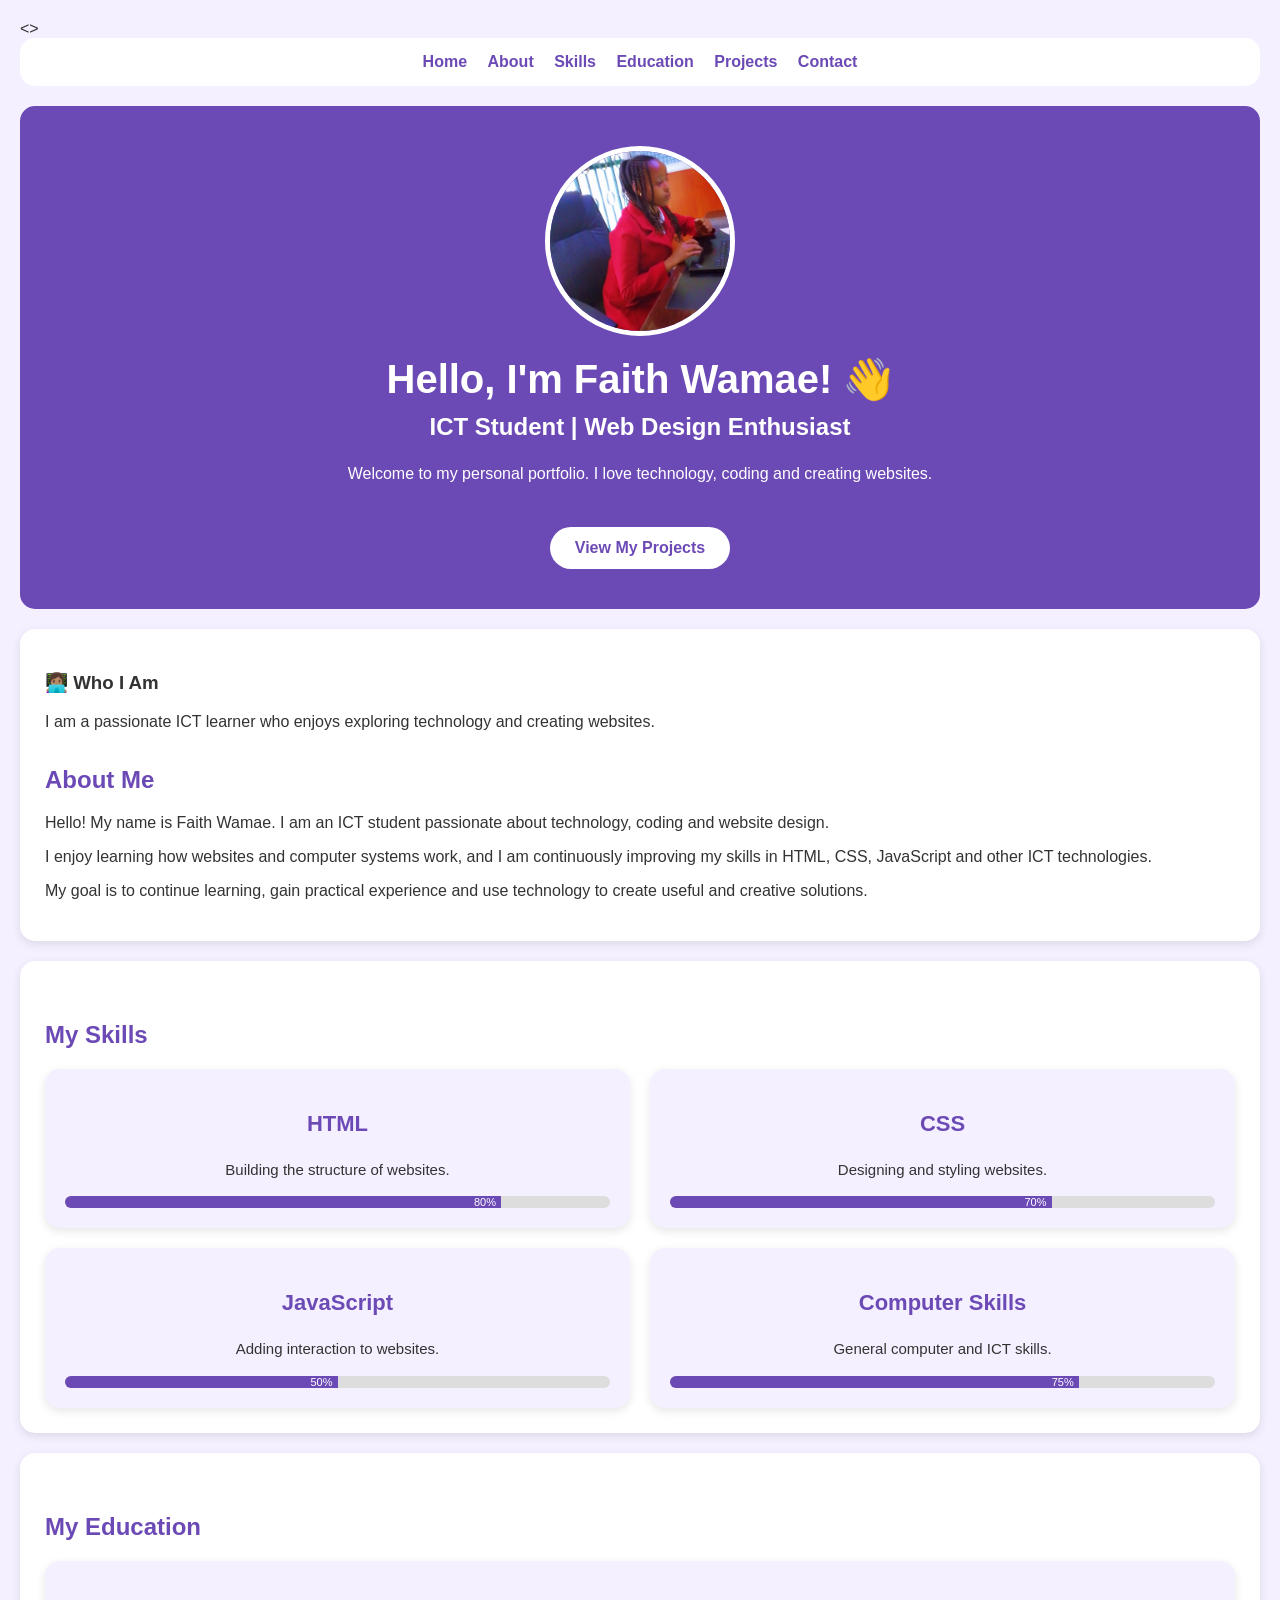
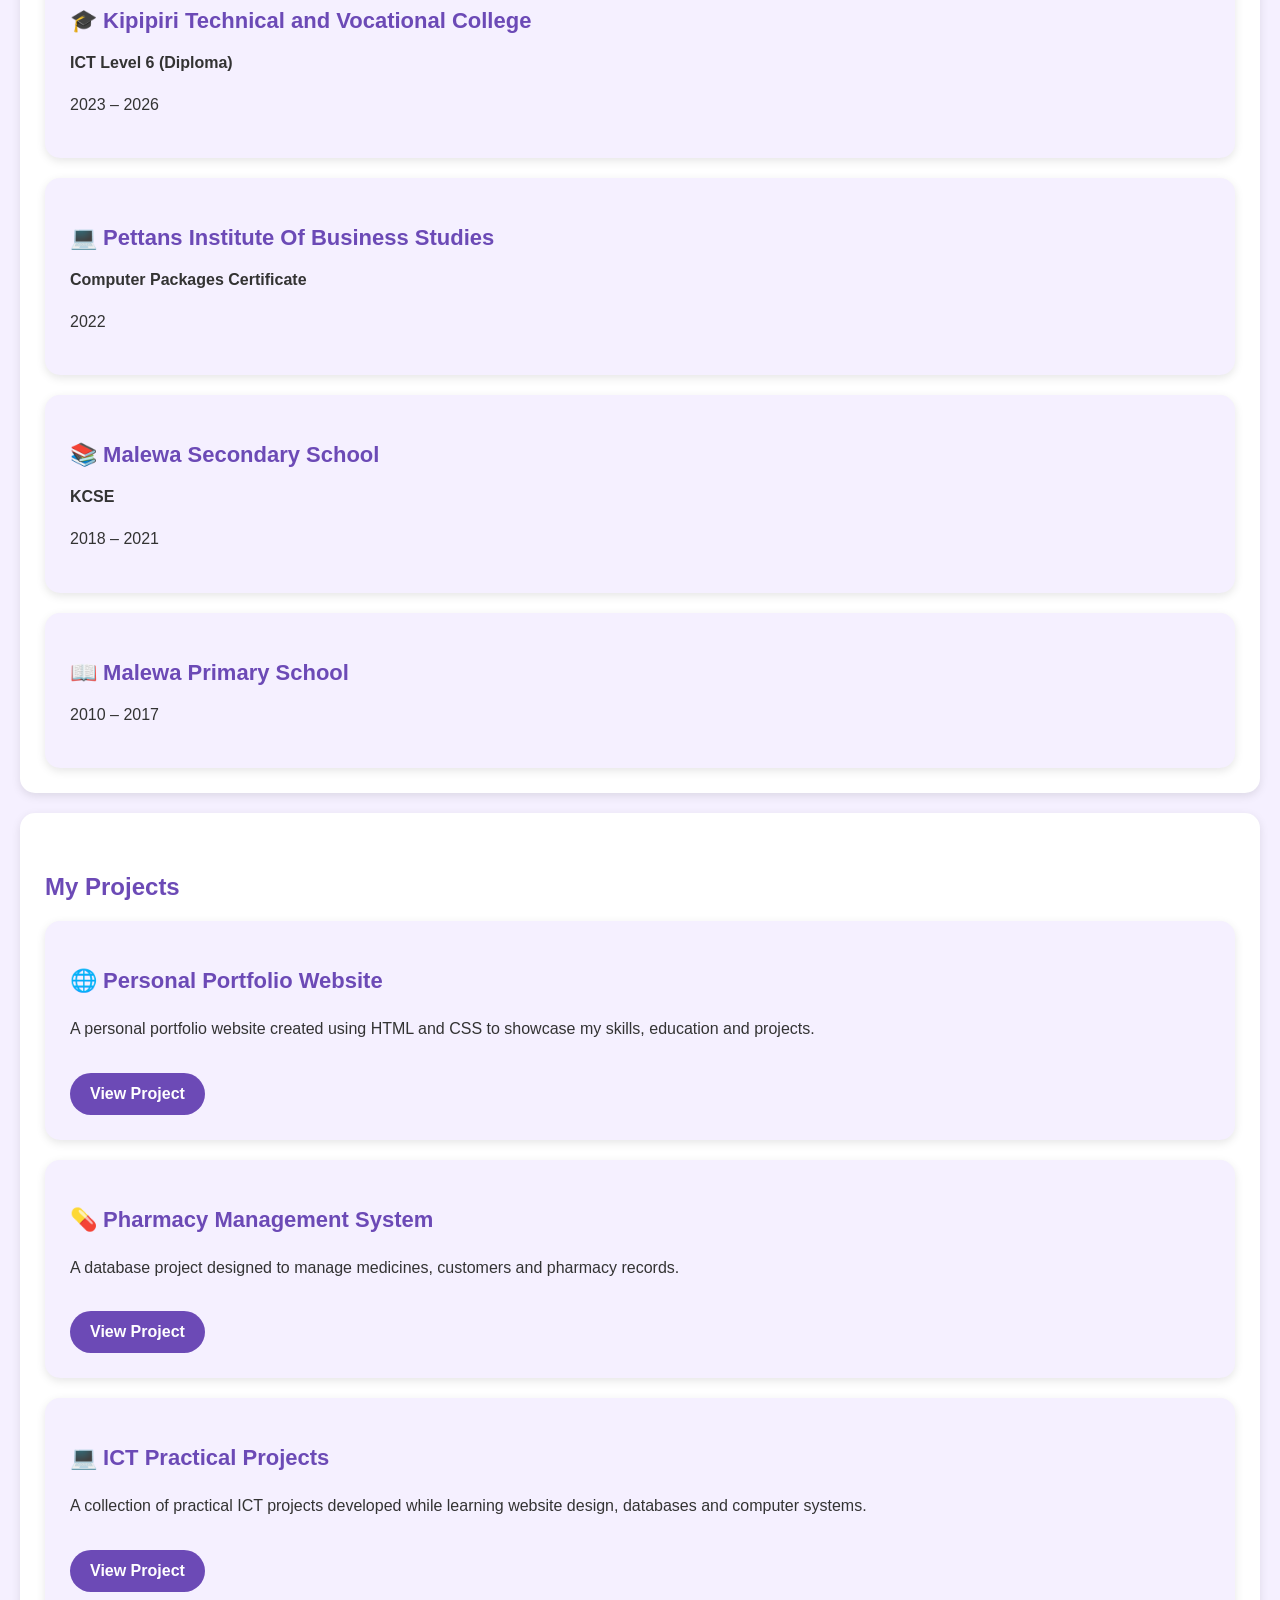
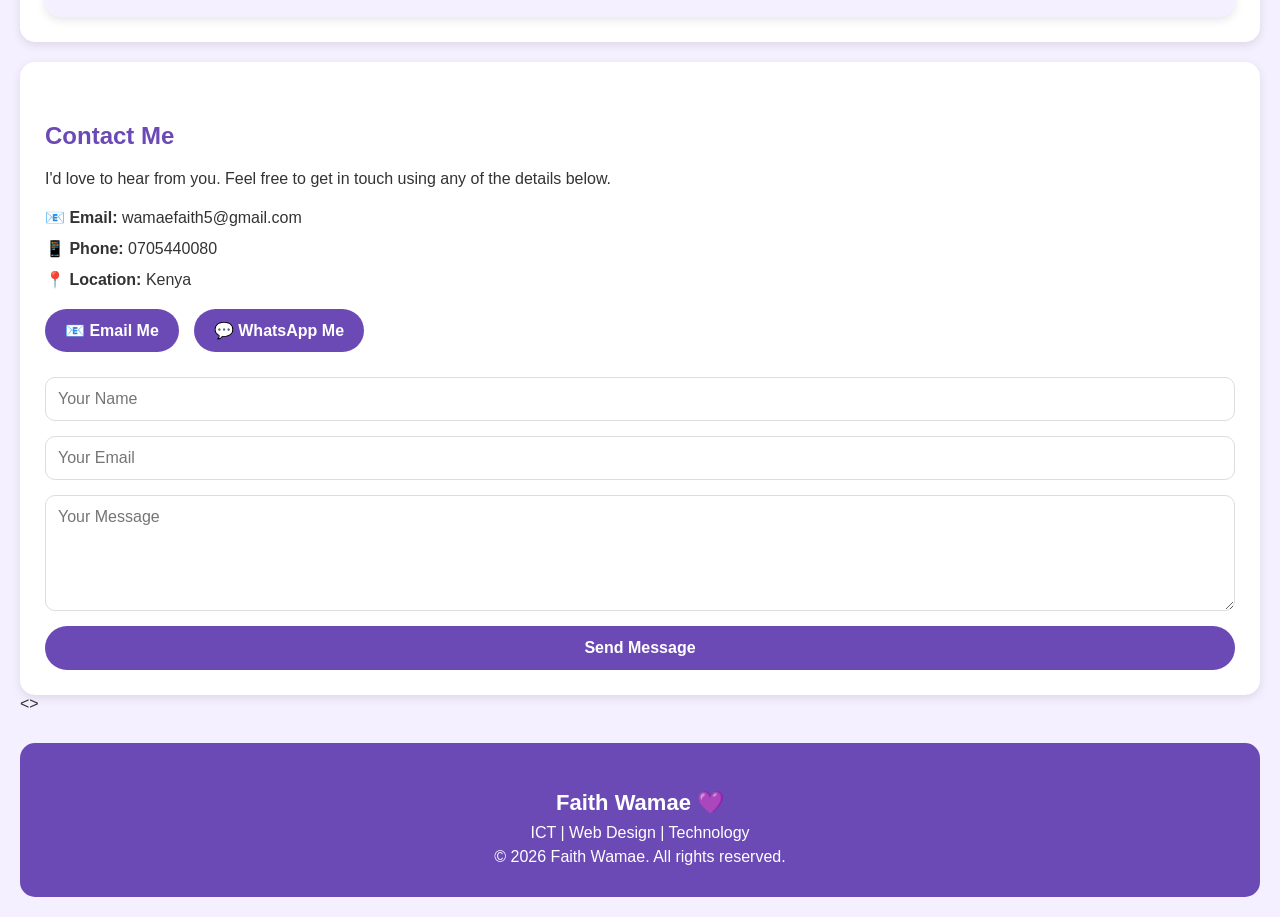
==== index.html @ cfd63c85 "Rename Index.html to index.html" ====
<!DOCTYPE html>
<html lang="en">

<head>
    <meta charset="UTF-8">
    <meta name="viewport" content="width=device-width, initial-scale=1.0">
    <title>Faith Wamae | Portfolio</title>
  <link rel="stylesheet" href="style.css">
</head>

<body>
  <>
  <nav>
    <a href="#home">Home</a>
    <a href="#about">About</a>
    <a href="#skills">Skills</a>
    <a href="#education">Education</a>
    <a href="#projects">Projects</a>
    <a href="#contact">Contact</a>
  </nav>

<header id="home">
  <img src="faith.jpg" alt="Faith Wamae" class="profile-photo">
    <h1>Hello, I'm Faith Wamae! 👋</h1>
    <h2>ICT Student | Web Design Enthusiast</h2>
    <p>
        Welcome to my personal portfolio.
        I love technology, coding and creating websites.
    </p>

    <a href="#projects" class="home-button">View My Projects</a>
</header>

<section id="about">
  <div class="about-card">
    <h3>👩🏽‍💻 Who I Am</h3>
    <p>
        I am a passionate ICT learner who enjoys exploring
        technology and creating websites.
    </p>
  </div>
    <h2>About Me</h2>

    <p>
        Hello! My name is Faith Wamae. I am an ICT student
        passionate about technology, coding and website design.
    </p>

    <p>
        I enjoy learning how websites and computer systems work,
        and I am continuously improving my skills in HTML, CSS,
        JavaScript and other ICT technologies.
    </p>

    <p>
        My goal is to continue learning, gain practical experience
        and use technology to create useful and creative solutions.
    </p>
</section>

<section id="skills">
    <h2>My Skills</h2>

    <div class="skills-container">

        <div class="skill-card">
            <h3>HTML</h3>
            <p>Building the structure of websites.</p>
            <div class="skill-bar">
                <div class="skill-level html">80%</div>
            </div>
        </div>

        <div class="skill-card">
            <h3>CSS</h3>
            <p>Designing and styling websites.</p>
            <div class="skill-bar">
                <div class="skill-level css">70%</div>
            </div>
        </div>

        <div class="skill-card">
            <h3>JavaScript</h3>
            <p>Adding interaction to websites.</p>
            <div class="skill-bar">
                <div class="skill-level javascript">50%</div>
            </div>
        </div>

        <div class="skill-card">
            <h3>Computer Skills</h3>
            <p>General computer and ICT skills.</p>
            <div class="skill-bar">
                <div class="skill-level computer">75%</div>
            </div>
        </div>

    </div>
</section>
<section id="education">
    <h2>My Education</h2>

    <div class="education-container">

        <div class="education-card">
            <h3>🎓 Kipipiri Technical and Vocational College</h3>
            <p><strong>ICT Level 6 (Diploma)</strong></p>
            <p>2023 – 2026</p>
        </div>

        <div class="education-card">
            <h3>💻 Pettans Institute Of Business Studies</h3>
            <p><strong>Computer Packages Certificate</strong></p>
            <p>2022</p>
        </div>

        <div class="education-card">
            <h3>📚 Malewa Secondary School</h3>
            <p><strong>KCSE</strong></p>
            <p>2018 – 2021</p>
        </div>

        <div class="education-card">
            <h3>📖 Malewa Primary School</h3>
            <p>2010 – 2017</p>
        </div>

    </div>
</section>
<section id="projects">
    <h2>My Projects</h2>

    <div class="projects-container">

        <div class="project-card">
            <h3>🌐 Personal Portfolio Website</h3>
            <p>
                A personal portfolio website created using HTML and CSS
                to showcase my skills, education and projects.
            </p>
            <a href="Portfolio - project.html" class="project-button">
    View Project
            </a>
        </div>

        <div class="project-card">
            <h3>💊 Pharmacy Management System</h3>
            <p>
                A database project designed to manage medicines,
                customers and pharmacy records.
            </p>
            <a href="Pharmacy - Project.html" class="project-button">
    View Project
            </a>
        </div>

        <div class="project-card">
            <h3>💻 ICT Practical Projects</h3>
            <p>
                A collection of practical ICT projects developed while
                learning website design, databases and computer systems.
            </p>
            <a href="ICT - Practical Projects.html" class="project-button">View Project</a>
        </div>

    </div>
</section>
    

<section id="contact">
    <h2>Contact Me</h2>

    <p>
        I'd love to hear from you. Feel free to get in touch
        using any of the details below.
    </p>

    <div class="contact-info">
        <p><strong>📧 Email:</strong> wamaefaith5@gmail.com</p>
        <p><strong>📱 Phone:</strong> 0705440080</p>
        <p><strong>📍 Location:</strong> Kenya</p>
    </div>
  <div class="contact-buttons">
    <a href="mailto:wamaefaith5@gmail.com">📧 Email Me</a>

    <a href="https://wa.me/254705440080" target="_blank">
        💬 WhatsApp Me
    </a>
  </div>

    <form>
        <input type="text" placeholder="Your Name" required>

        <input type="email" placeholder="Your Email" required>

        <textarea placeholder="Your Message" rows="5" required></textarea>

        <button type="submit">Send Message</button>
    </form>
</section>

<><footer>
    <h3>Faith Wamae 💜</h3>
    <p>ICT | Web Design | Technology</p>
    <p>© 2026 Faith Wamae. All rights reserved.</p>
</footer>
    

</body>

</html>
---- style.css ----
body {
    font-family: Arial, sans-serif;
    background-color: #f5f0ff;
    color: #333;
    margin: 0;
    padding: 20px;
}

header {
    background-color: #6c4ab6;
    color: white;
    text-align: center;
    padding: 40px 20px;
    border-radius: 15px;
}

h1 {
    font-size: 40px;
    margin: 10px 0;
}
header h2 {
    color: white;
    margin: 10px 0;
}

header p {
    margin: 20px auto;
    max-width: 600px;
    line-height: 1.6;
}
h2 {
    color: #6c4ab6;
    margin-top: 35px;
}

section {
    background-color: white;
    padding: 25px;
    margin-top: 20px;
    border-radius: 15px;
    box-shadow: 0 3px 10px rgba(0, 0, 0, 0.1);
}

li {
    margin: 10px 0;
}

footer {
    text-align: center;
    margin-top: 30px;
    padding: 20px;
}
nav {
    background-color: white;
    padding: 15px;
    text-align: center;
    margin-bottom: 20px;
    border-radius: 15px;
}

nav a {
    color: #6c4ab6;
    text-decoration: none;
    font-weight: bold;
    margin: 0 8px;
}

nav a:hover {
    text-decoration: underline;
}
.skills-container {
    display: grid;
    grid-template-columns: 1fr 1fr;
    gap: 20px;
    margin-top: 20px;
}

.skill-card {
    background-color: #f5f0ff;
    padding: 20px;
    border-radius: 15px;
    text-align: center;
    box-shadow: 0 3px 10px rgba(0, 0, 0, 0.1);
}

.skill-card h3 {
    color: #6c4ab6;
    font-size: 22px;
}

.skill-card p {
    font-size: 15px;
    line-height: 1.5;
}
.projects-container {
    display: grid;
    grid-template-columns: 1fr;
    gap: 20px;
    margin-top: 20px;
}

.project-card {
    background-color: #f5f0ff;
    padding: 25px;
    border-radius: 15px;
    box-shadow: 0 3px 10px rgba(0, 0, 0, 0.1);
}

.project-card h3 {
    color: #6c4ab6;
    font-size: 22px;
}

.project-card p {
    line-height: 1.6;
}
.project-button {
    display: inline-block;
    background-color: #6c4ab6;
    color: white;
    text-decoration: none;
    padding: 12px 20px;
    border-radius: 25px;
    margin-top: 15px;
    font-weight: bold;
}

.project-button:hover {
    background-color: #563795;
}
.education-container {
    display: grid;
    grid-template-columns: 1fr;
    gap: 20px;
    margin-top: 20px;
}

.education-card {
    background-color: #f5f0ff;
    padding: 25px;
    border-radius: 15px;
    box-shadow: 0 3px 10px rgba(0, 0, 0, 0.1);
}

.education-card h3 {
    color: #6c4ab6;
    font-size: 22px;
    margin-bottom: 10px;
}

.education-card p {
    line-height: 1.6;
}
.contact-info {
    margin: 20px 0;
}

.contact-info p {
    margin: 12px 0;
}

form {
    display: flex;
    flex-direction: column;
    gap: 15px;
    margin-top: 25px;
}

input,
textarea {
    font-family: Arial, sans-serif;
    font-size: 16px;
    padding: 12px;
    border: 1px solid #ddd;
    border-radius: 10px;
    outline: none;
}

input:focus,
textarea:focus {
    border-color: #6c4ab6;
}

button {
    background-color: #6c4ab6;
    color: white;
    border: none;
    padding: 13px;
    border-radius: 25px;
    font-size: 16px;
    font-weight: bold;
    cursor: pointer;
}

button:hover {
    background-color: #563795;
}
.home-button {
    display: inline-block;
    background-color: white;
    color: #6c4ab6;
    text-decoration: none;
    padding: 12px 25px;
    border-radius: 25px;
    margin-top: 20px;
    font-weight: bold;
}

.home-button:hover {
    background-color: #f5f0ff;
}
html {
    scroll-behavior: smooth;
}

@media (max-width: 600px) {
    nav a {
        display: inline-block;
        margin: 5px;
    }

    h1 {
        font-size: 32px;
    }
}
.skill-bar {
    width: 100%;
    height: 12px;
    background-color: #ddd;
    border-radius: 10px;
    margin-top: 15px;
    overflow: hidden;
}

.skill-level {
    height: 100%;
    background-color: #6c4ab6;
    color: white;
    font-size: 11px;
    text-align: right;
    padding-right: 5px;
    line-height: 12px;
    box-sizing: border-box;
}

.skill-level.html {
    width: 80%;
}

.skill-level.css {
    width: 70%;
}

.skill-level.javascript {
    width: 50%;
}

.skill-level.computer {
    width: 75%;
}
.contact-buttons {
    display: flex;
    gap: 15px;
    margin-top: 20px;
    flex-wrap: wrap;
}

.contact-buttons a {
    background-color: #6c4ab6;
    color: white;
    text-decoration: none;
    padding: 12px 20px;
    border-radius: 25px;
    font-weight: bold;
}

.contact-buttons a:hover {
    background-color: #563795;
}
footer {
    background-color: #6c4ab6;
    color: white;
    text-align: center;
    margin-top: 30px;
    padding: 25px 15px;
    border-radius: 15px;
}

footer h3 {
    margin-bottom: 8px;
    font-size: 22px;
}

footer p {
    margin: 6px 0;
}
@media (max-width: 600px) {
    body {
        padding: 10px;
    }

    section {
        padding: 20px 15px;
    }

    .skills-container,
    .projects-container,
    .education-container {
        grid-template-columns: 1fr;
    }

    nav {
        padding: 10px;
    }

    nav a {
        display: inline-block;
        margin: 5px 4px;
        font-size: 14px;
    }

    h1 {
        font-size: 30px;
    }

    h2 {
        font-size: 24px;
    }

    .contact-buttons {
        flex-direction: column;
    }

    .contact-buttons a {
        text-align: center;
    }
}
.profile-photo {
    width: 180px;
    height: 180px;
    object-fit: cover;
    border-radius: 50%;
    display: block;
    margin: 0 auto 20px;
    border: 5px solid white;
}
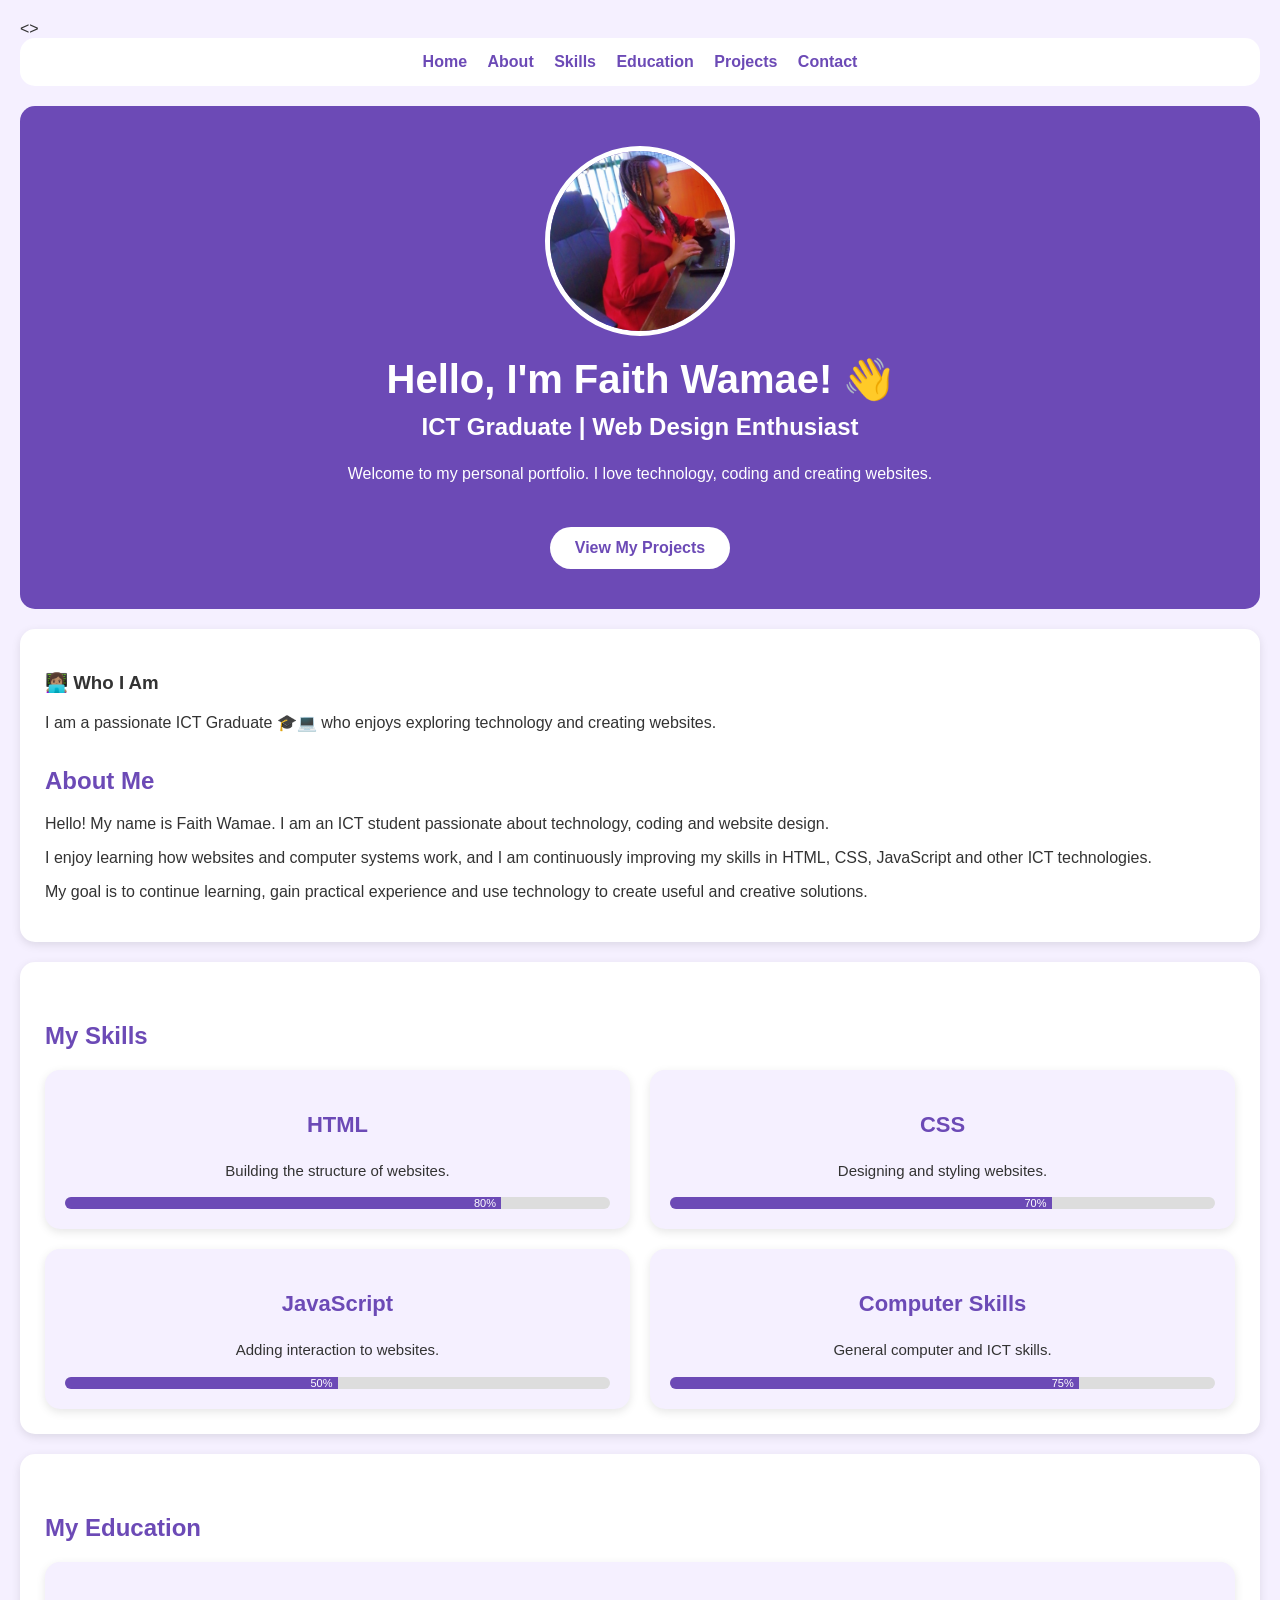
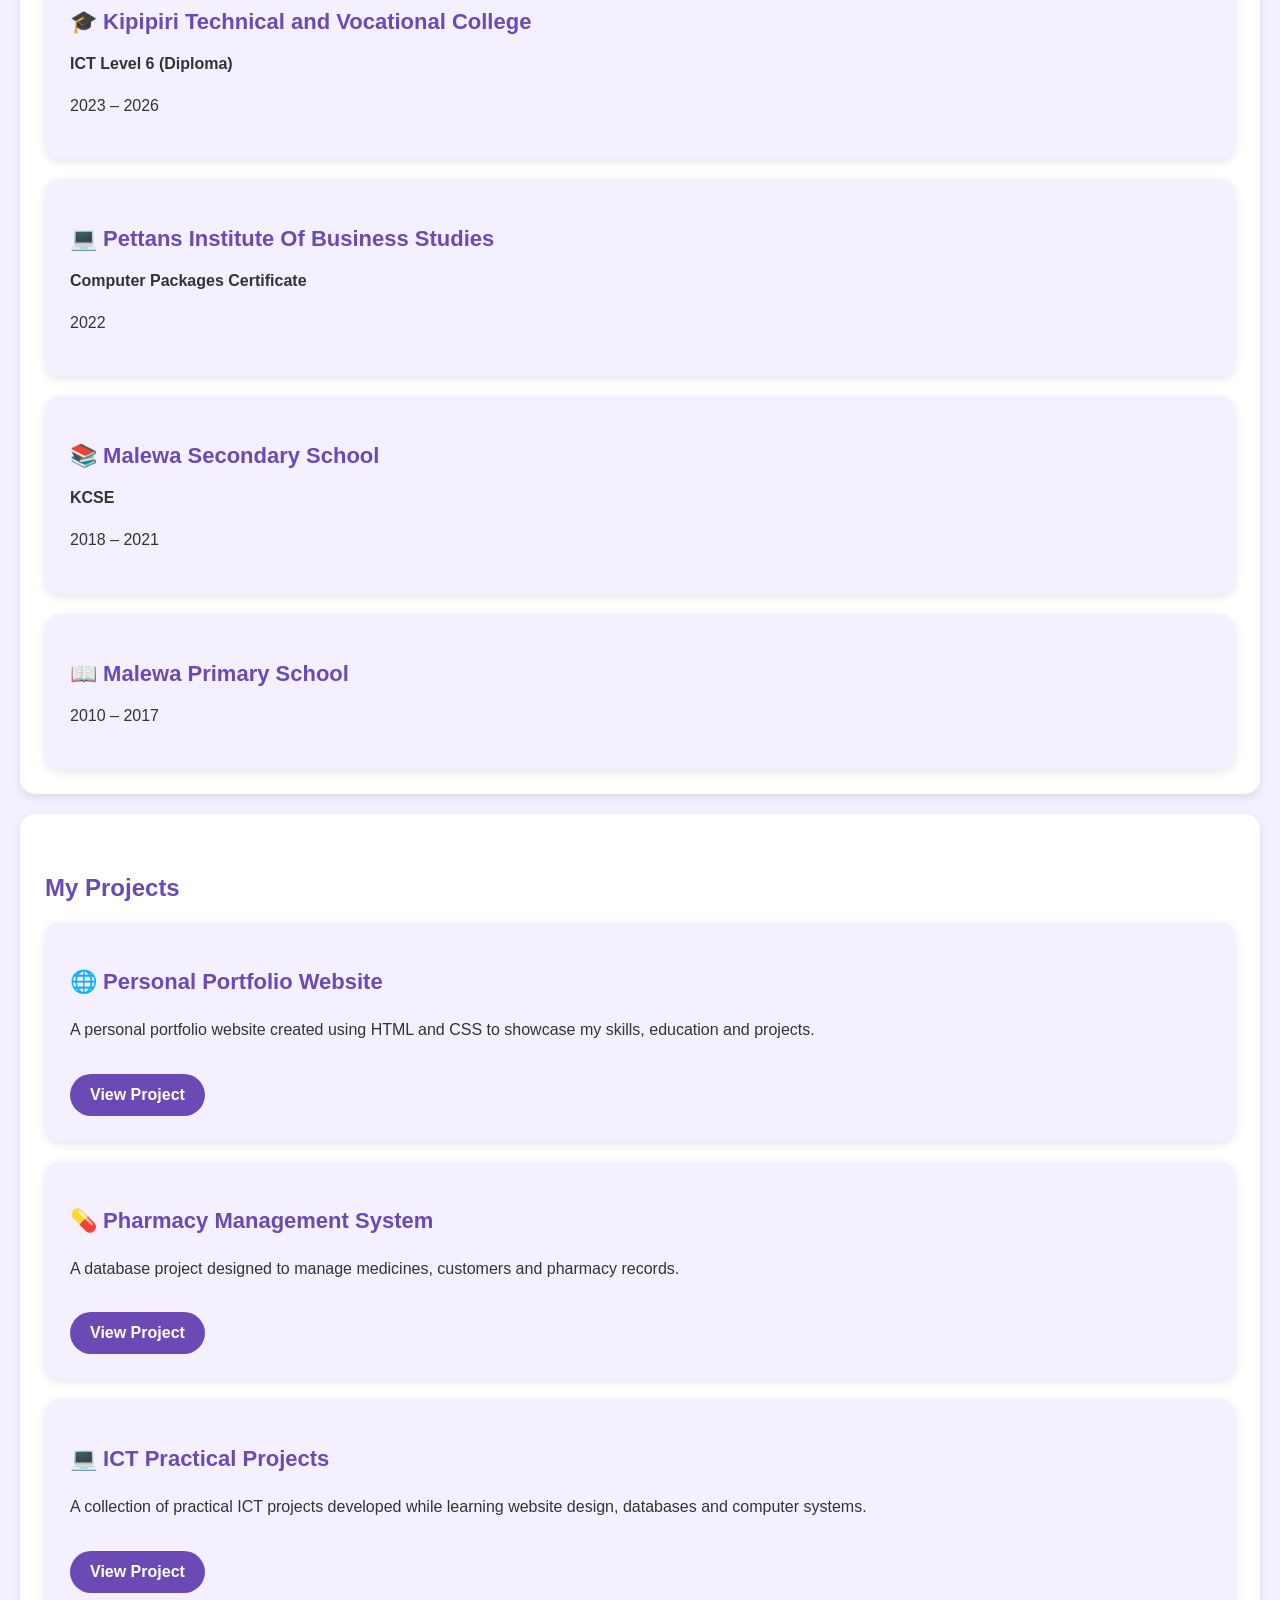
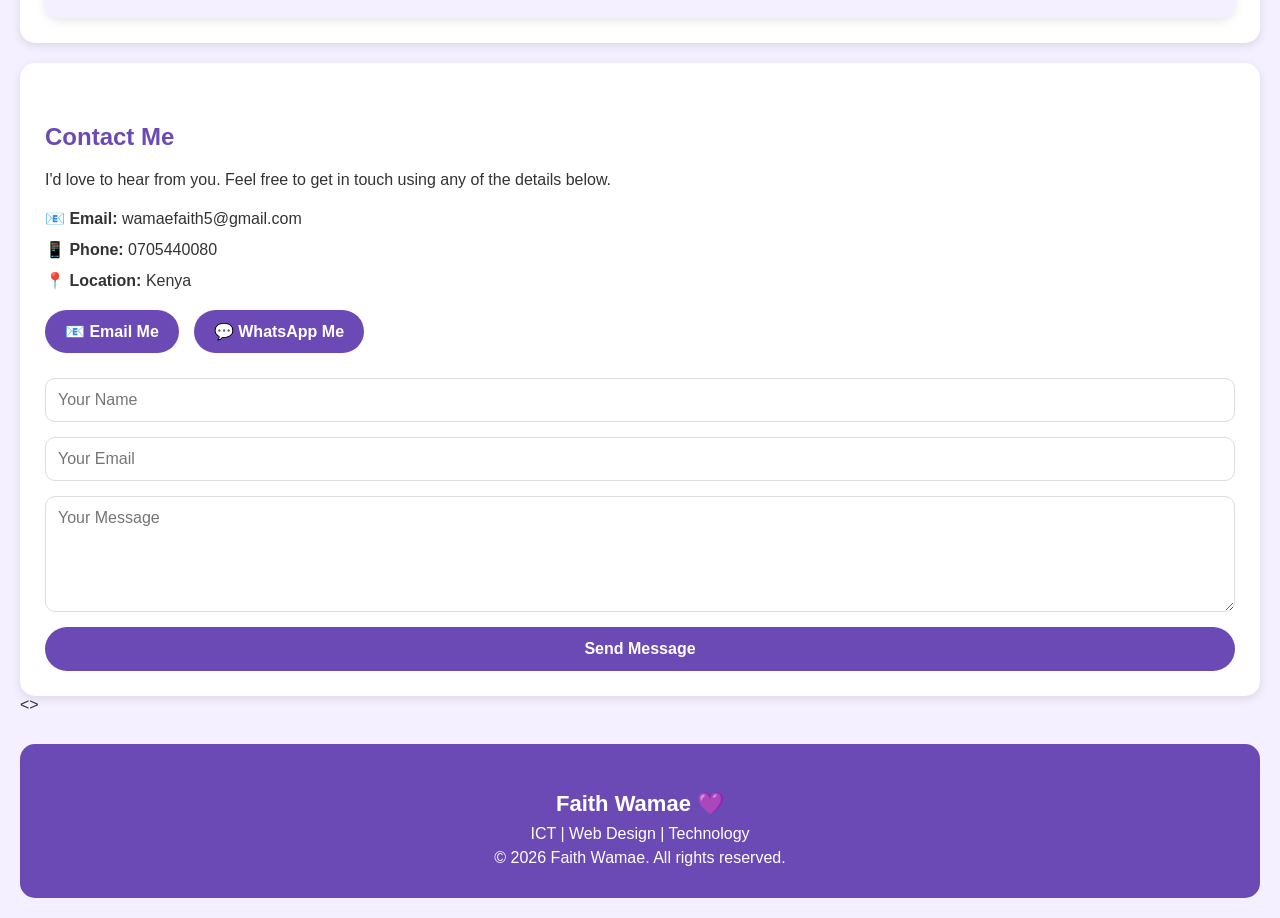
==== commit 83a8a111: "Add files via upload" ====
--- a/index.html
+++ b/index.html
@@ -22,7 +22,7 @@
 <header id="home">
   <img src="faith.jpg" alt="Faith Wamae" class="profile-photo">
     <h1>Hello, I'm Faith Wamae! 👋</h1>
-    <h2>ICT Student | Web Design Enthusiast</h2>
+    <h2> ICT Graduate | Web Design Enthusiast</h2>
     <p>
         Welcome to my personal portfolio.
         I love technology, coding and creating websites.
@@ -35,7 +35,7 @@
   <div class="about-card">
     <h3>👩🏽‍💻 Who I Am</h3>
     <p>
-        I am a passionate ICT learner who enjoys exploring
+        I am a passionate ICT Graduate 🎓💻 who enjoys exploring
         technology and creating websites.
     </p>
   </div>
@@ -208,4 +208,4 @@
 
 </body>
 
-</html>
+</html>
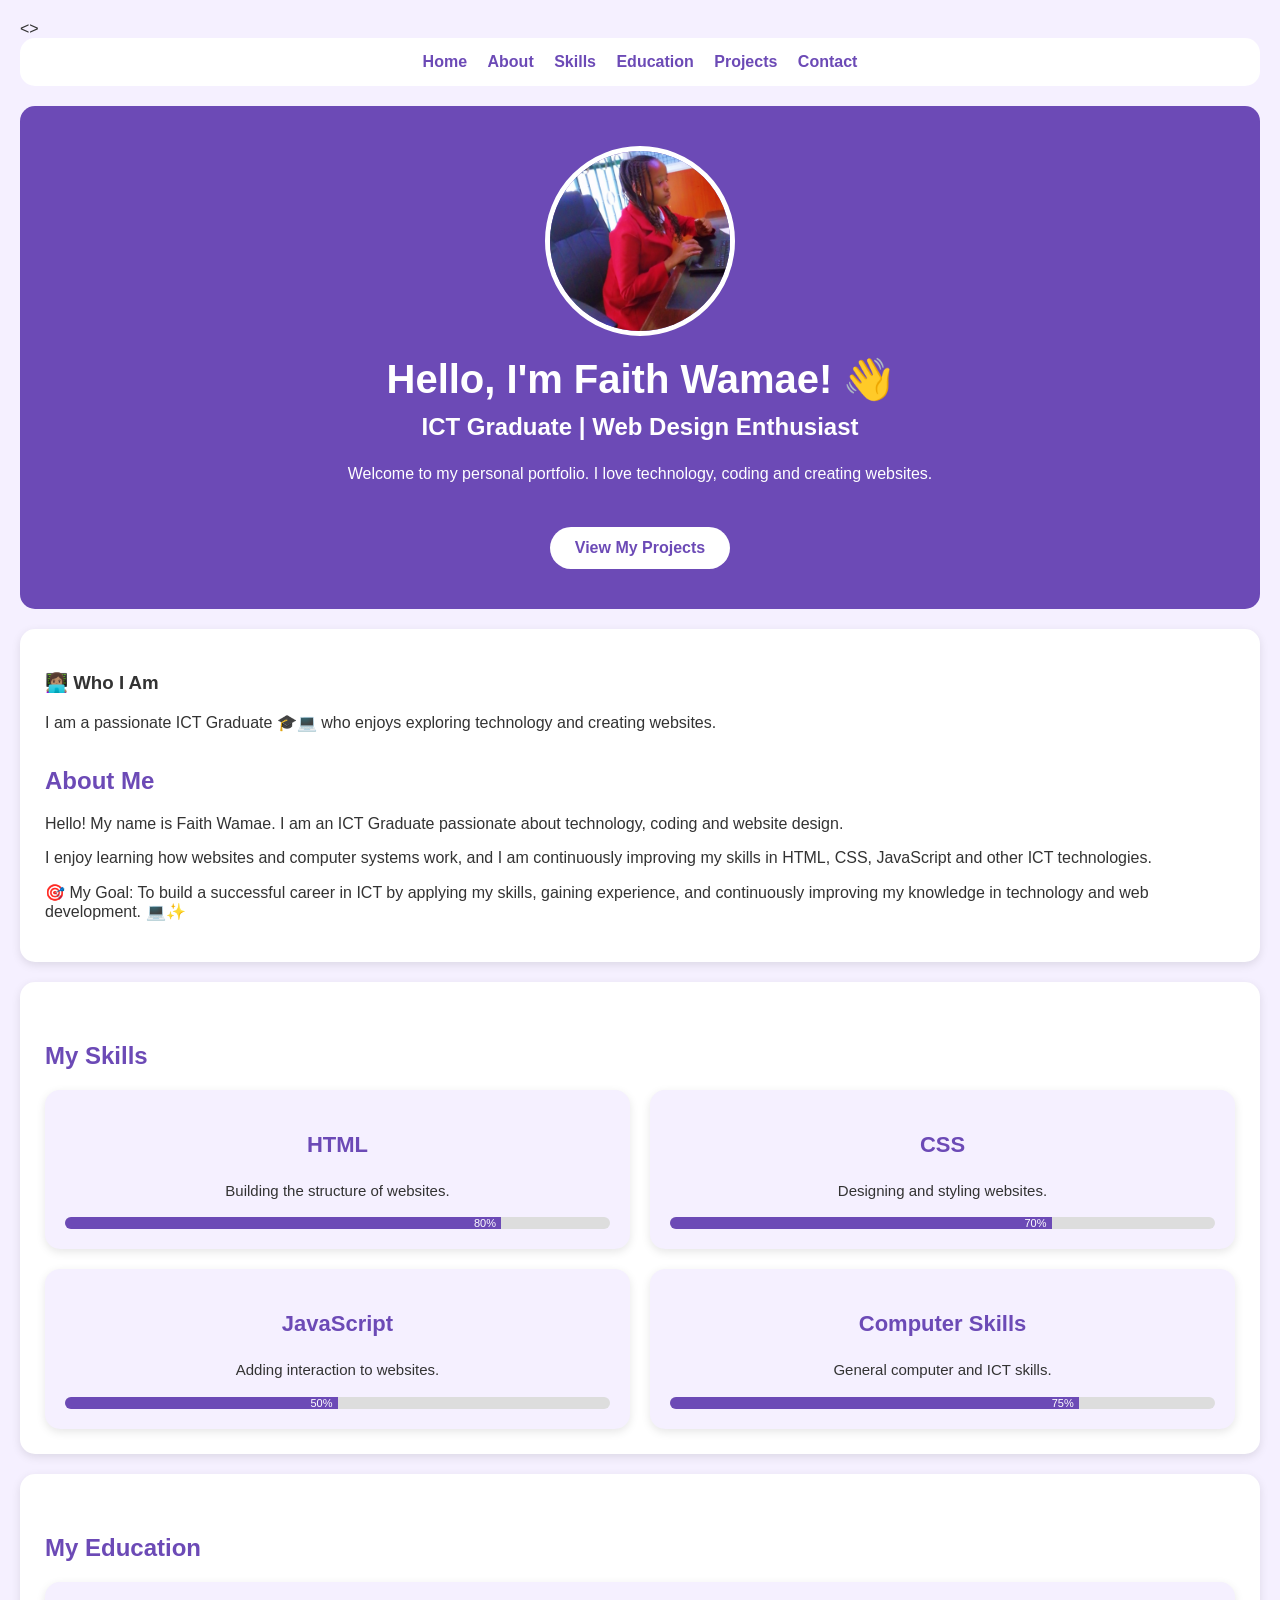
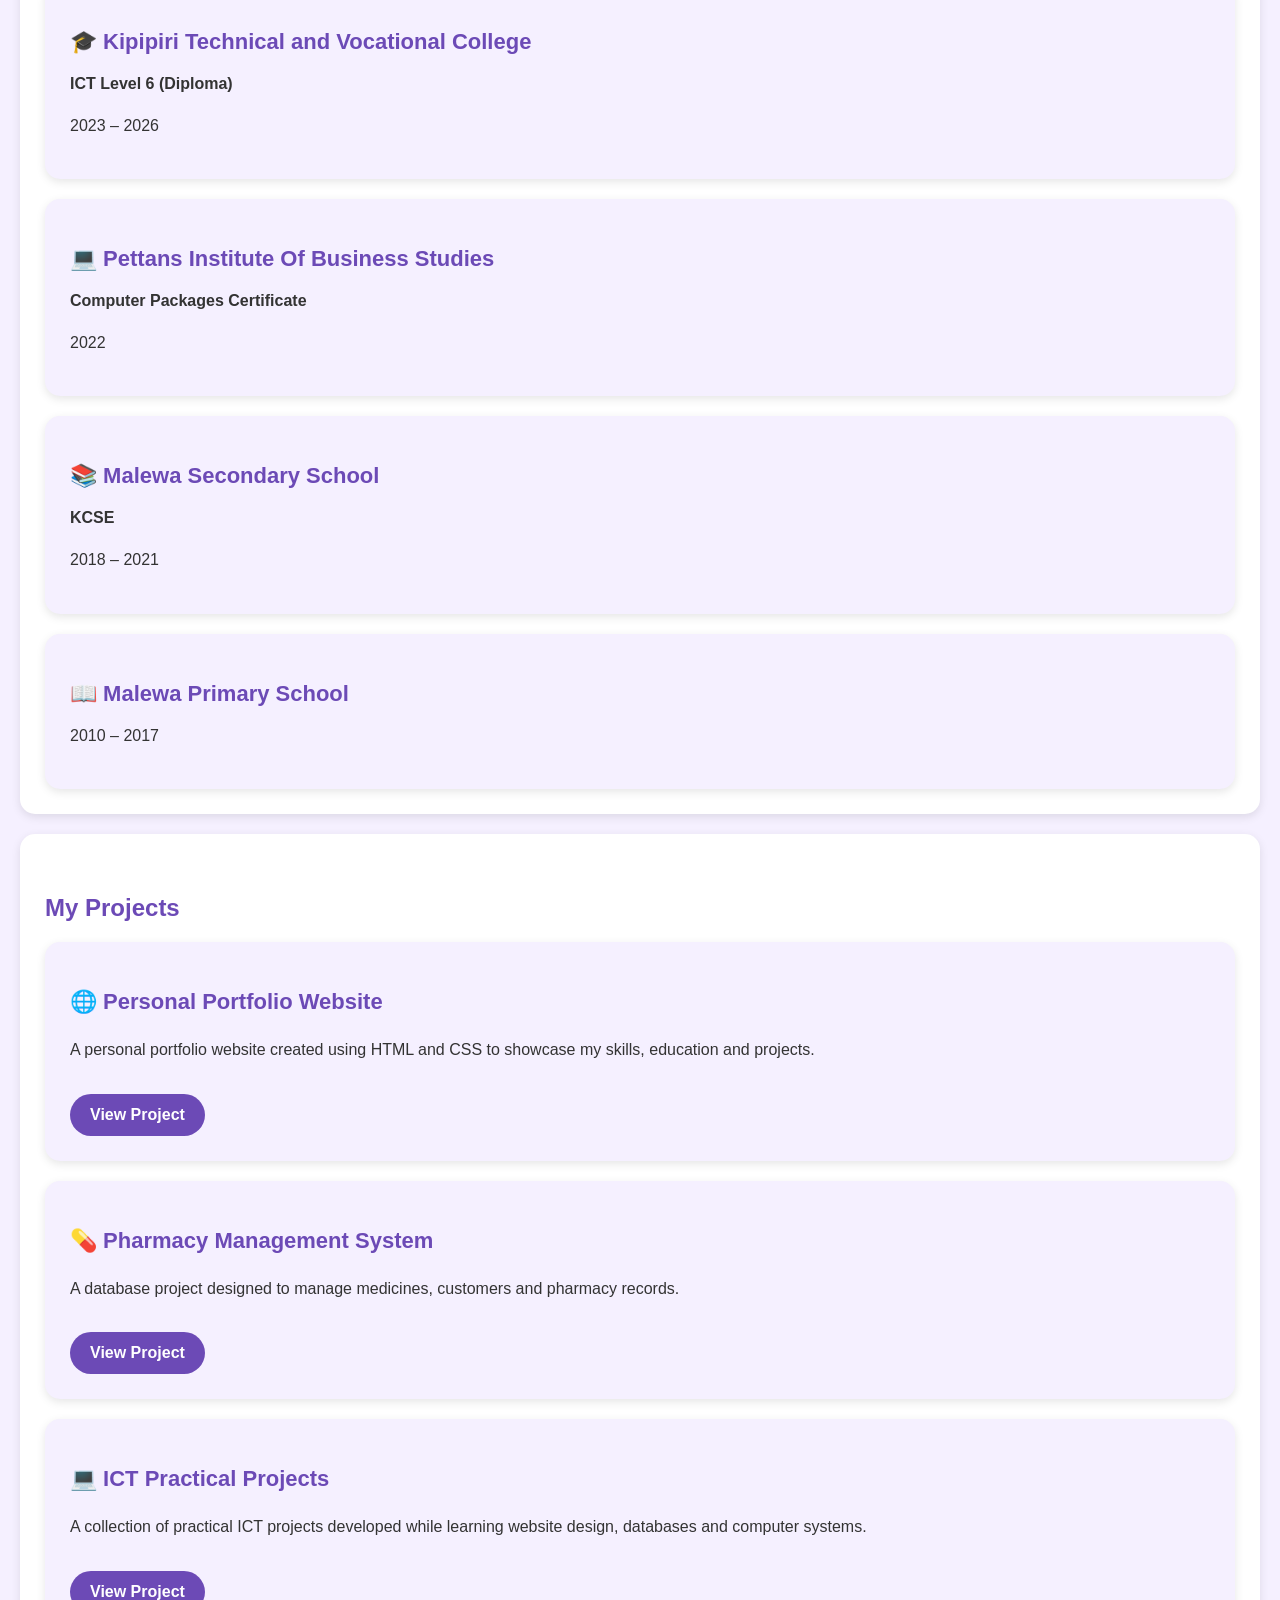
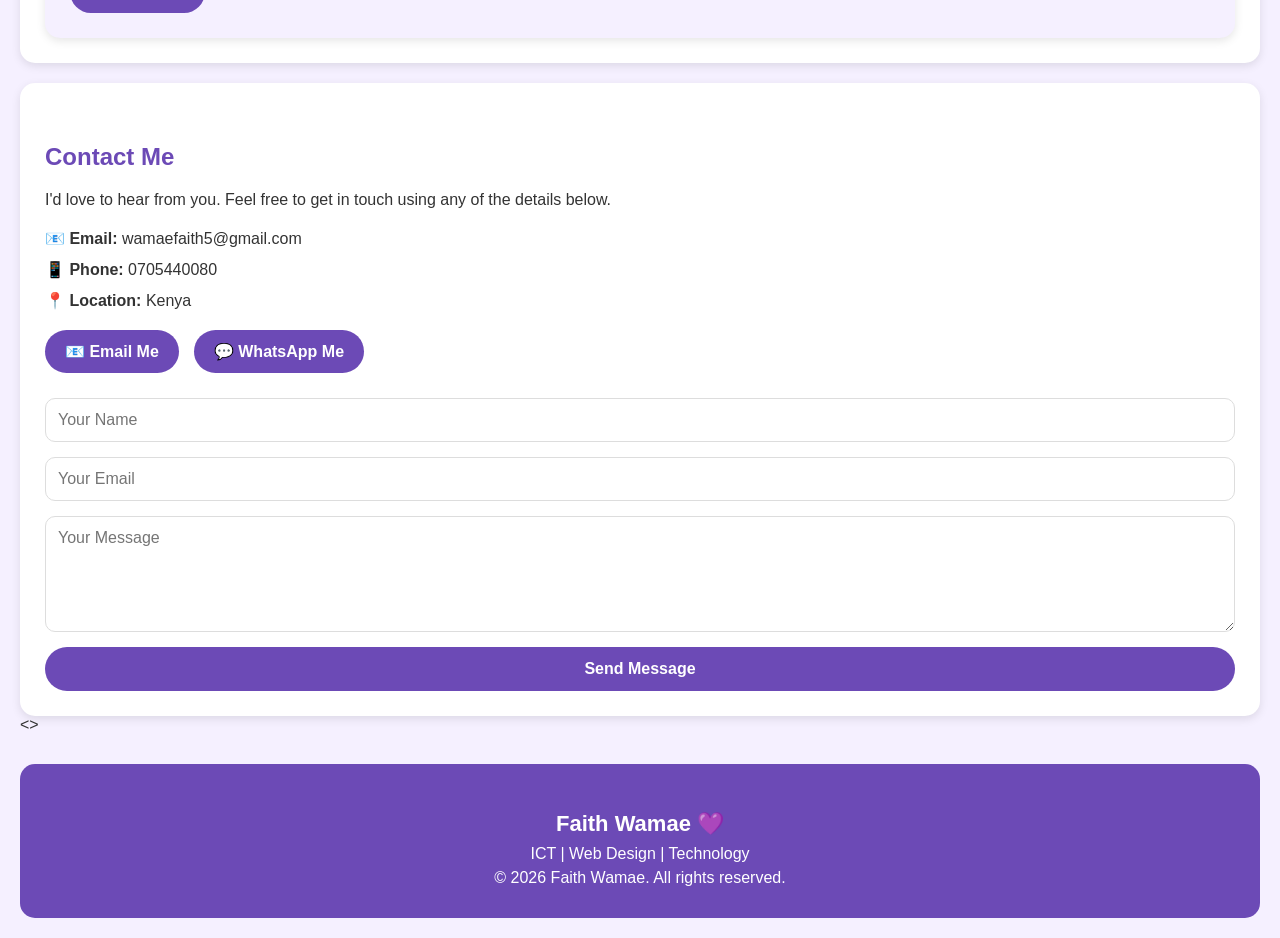
==== commit 6c7effcf: "Add files via upload" ====
--- a/index.html
+++ b/index.html
@@ -42,7 +42,7 @@
     <h2>About Me</h2>
 
     <p>
-        Hello! My name is Faith Wamae. I am an ICT student
+        Hello! My name is Faith Wamae. I am an ICT Graduate
         passionate about technology, coding and website design.
     </p>
 
@@ -53,8 +53,7 @@
     </p>
 
     <p>
-        My goal is to continue learning, gain practical experience
-        and use technology to create useful and creative solutions.
+     🎯 My Goal: To build a successful career in ICT by applying my skills, gaining experience, and continuously improving my knowledge in technology and web development. 💻✨
     </p>
 </section>
 
